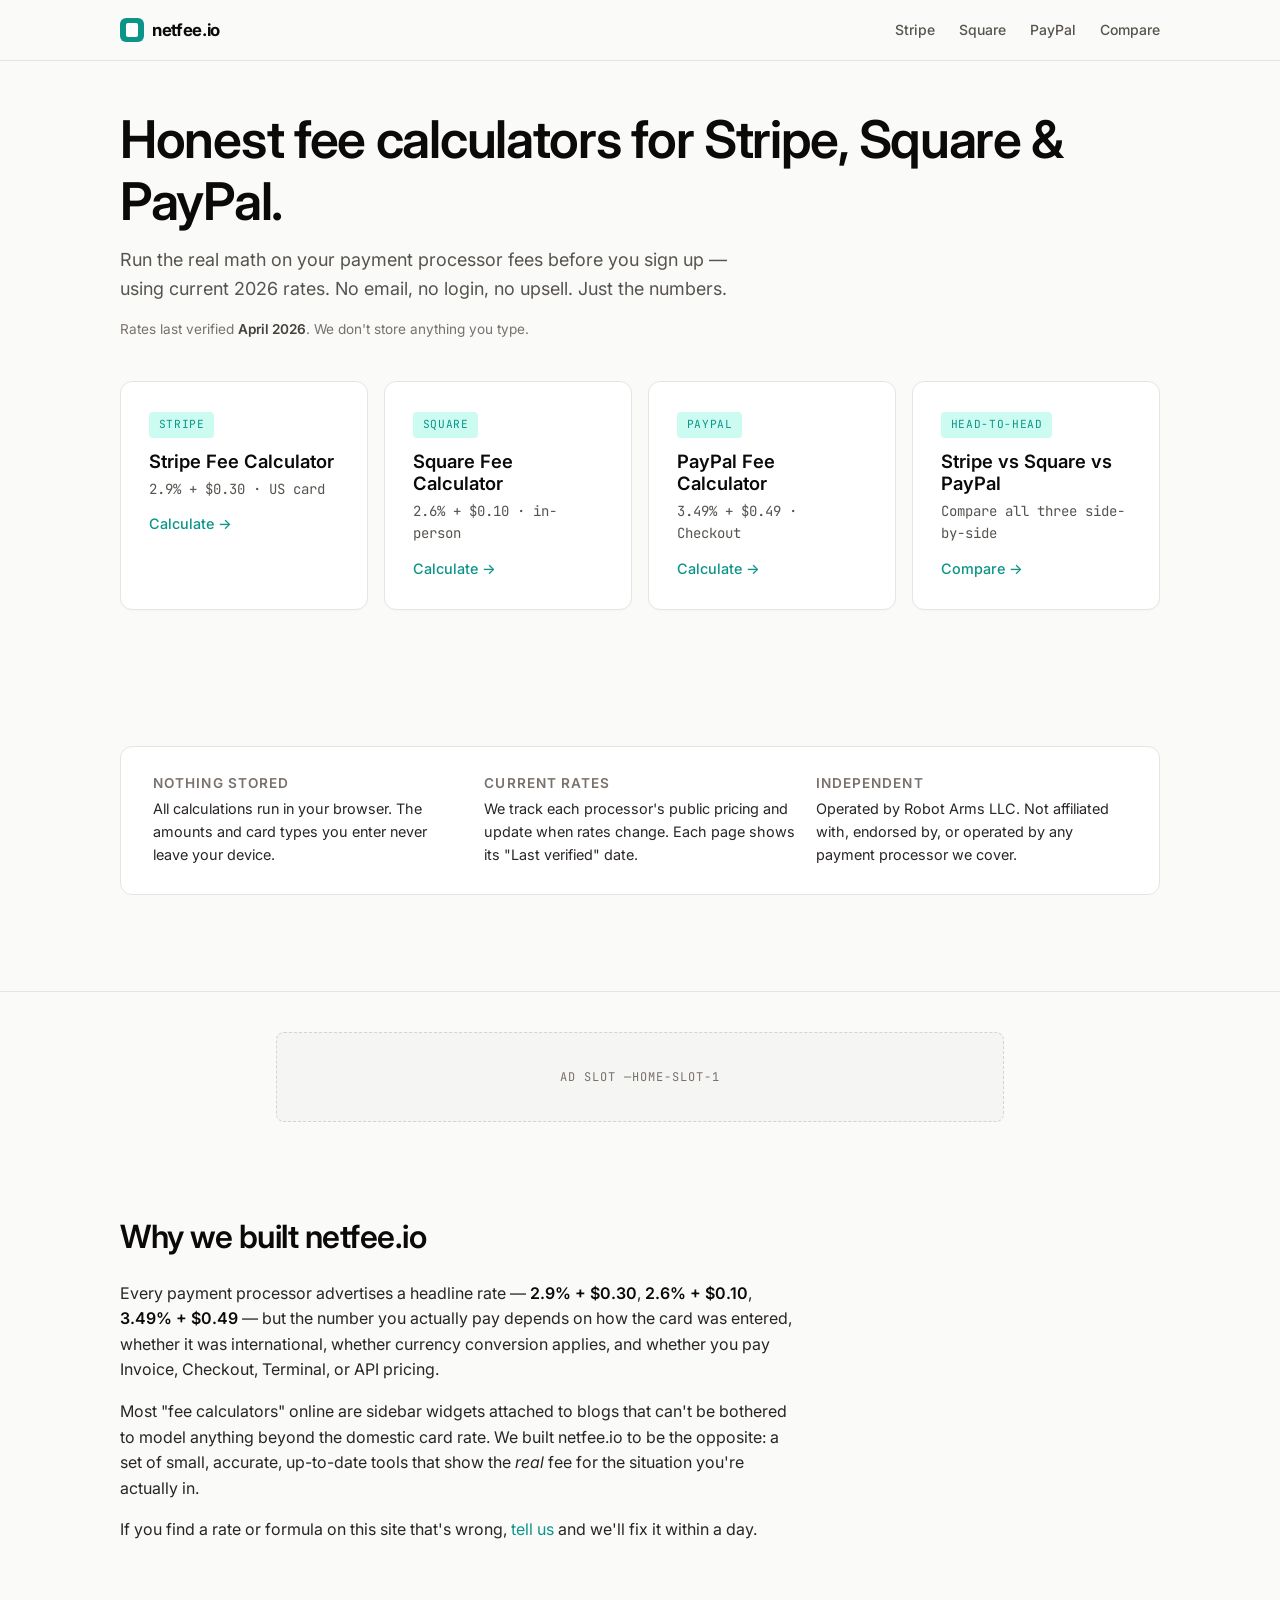
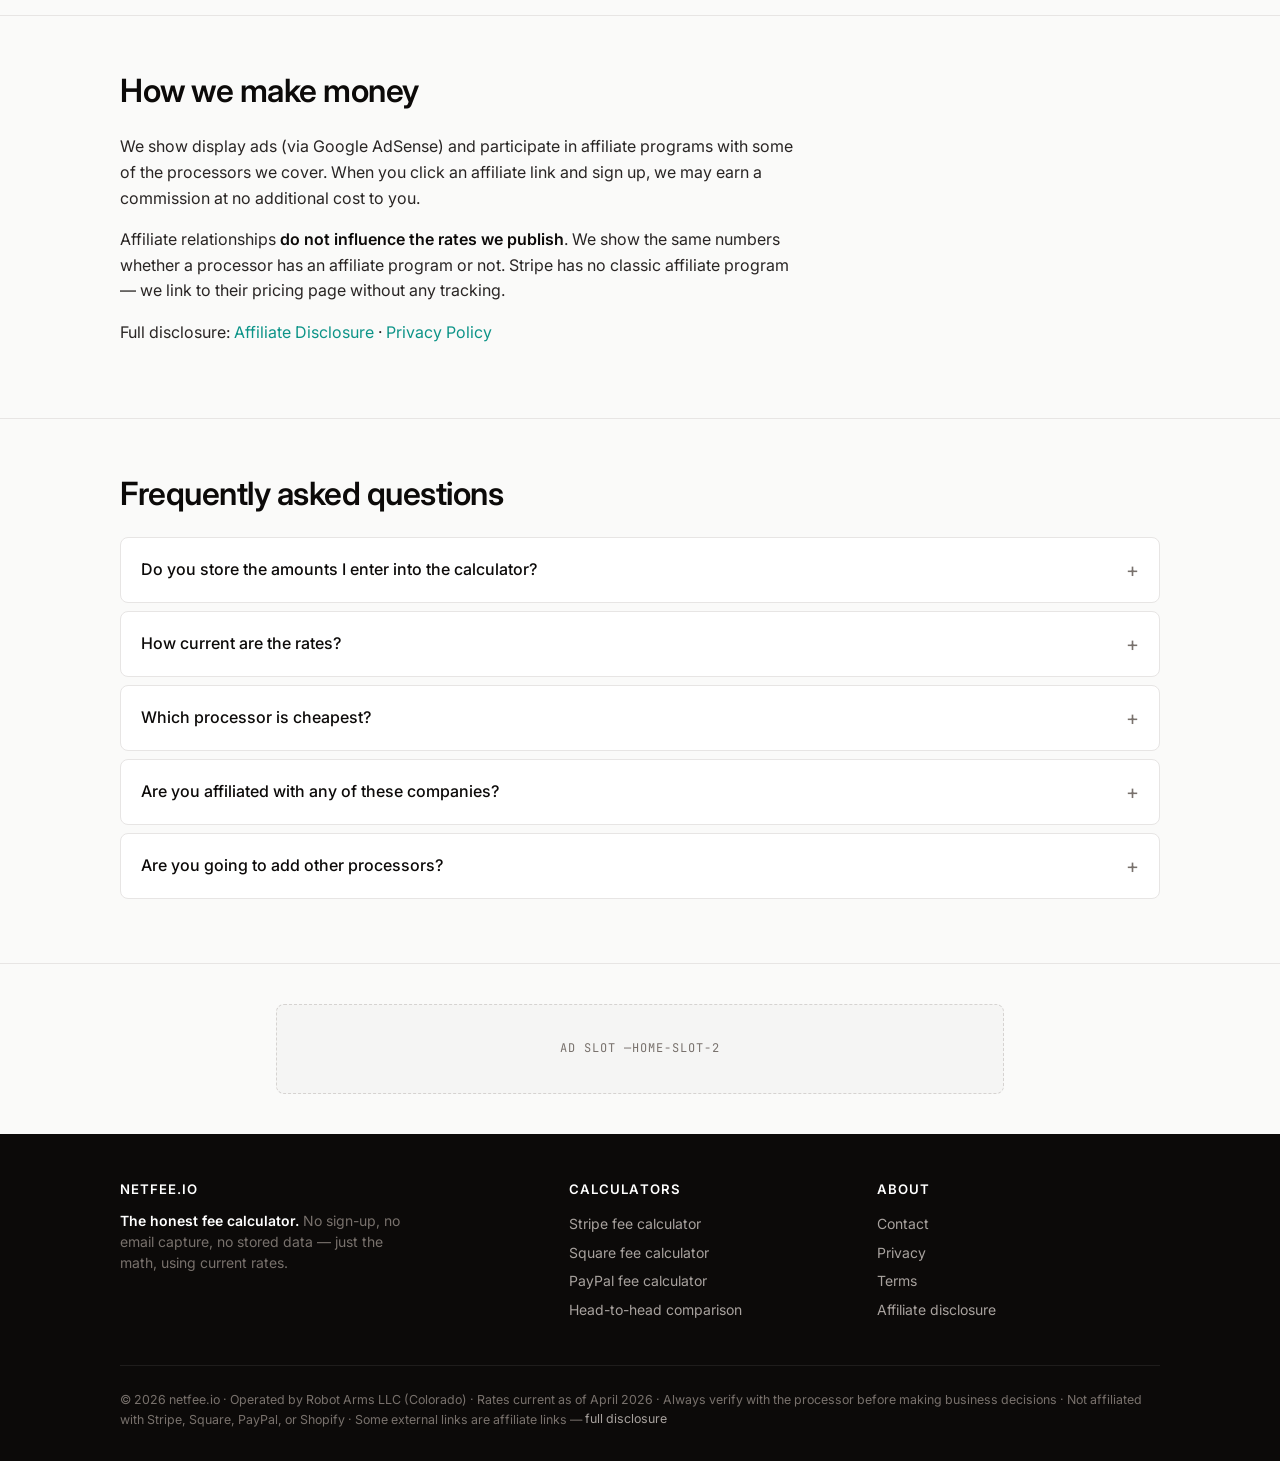
==== index.html @ 315b280d "Initial commit — netfee.io site Static HTML site with shared CSS design system. Includes:  - Homepag" ====
<!DOCTYPE html>
<html lang="en">
<head>
  <meta charset="UTF-8">
  <meta name="viewport" content="width=device-width, initial-scale=1.0">
  <title>netfee.io — Honest Fee Calculators for Stripe, Square & PayPal</title>
  <meta name="description" content="Free, independent calculators for Stripe, Square, PayPal and Shopify payment processor fees. Current 2026 rates. No sign-up. Nothing stored.">
  <link rel="canonical" href="https://netfee.io/">

  <meta property="og:title" content="netfee.io — Honest Fee Calculators">
  <meta property="og:description" content="Free, independent calculators for Stripe, Square, PayPal fees. Current 2026 rates. No sign-up.">
  <meta property="og:url" content="https://netfee.io/">
  <meta property="og:type" content="website">
  <meta property="og:site_name" content="netfee.io">

  <meta name="twitter:card" content="summary_large_image">
  <meta name="twitter:title" content="netfee.io — Honest Fee Calculators">
  <meta name="twitter:description" content="Free, independent calculators for Stripe, Square, PayPal fees.">

  <script type="application/ld+json">
  {
    "@context": "https://schema.org",
    "@type": "WebSite",
    "name": "netfee.io",
    "url": "https://netfee.io/",
    "description": "Independent payment processor fee calculators for Stripe, Square, PayPal and Shopify.",
    "publisher": { "@type": "Organization", "name": "Robot Arms LLC" }
  }
  </script>

  <!-- ─────────────────────────────────────────────
       Google AdSense loader — paste publisher ID after approval
       ─────────────────────────────────────────────
  <script async src="https://pagead2.googlesyndication.com/pagead/js/adsbygoogle.js?client=ca-pub-XXXXXXXXXXXXXXXX" crossorigin="anonymous"></script>
  -->

  <link rel="preconnect" href="https://fonts.googleapis.com">
  <link rel="preconnect" href="https://fonts.gstatic.com" crossorigin>
  <link href="https://fonts.googleapis.com/css2?family=Inter:wght@400;500;600;700&family=JetBrains+Mono:wght@400;500&display=swap" rel="stylesheet">
  <link rel="stylesheet" href="/styles.css">
</head>
<body>

  <nav>
    <div class="container">
      <a href="/" class="nav-logo">
        <span class="nav-logo-mark" aria-hidden="true"></span>
        <span>netfee.io</span>
      </a>
      <div class="nav-links">
        <a href="/stripe-fee-calculator">Stripe</a>
        <a href="/square-fee-calculator">Square</a>
        <a href="/paypal-fee-calculator">PayPal</a>
        <a href="/compare">Compare</a>
      </div>
    </div>
  </nav>

  <main>
    <section class="hero">
      <div class="container">
        <h1>Honest fee calculators for Stripe, Square &amp; PayPal.</h1>
        <p class="lede">Run the real math on your payment processor fees before you sign up — using current 2026 rates. No email, no login, no upsell. Just the numbers.</p>
        <p class="trust">Rates last verified <strong>April 2026</strong>. We don't store anything you type.</p>

        <div class="home-grid">
          <a href="/stripe-fee-calculator" class="home-card">
            <div class="tag">Stripe</div>
            <h3>Stripe Fee Calculator</h3>
            <div class="rate-line">2.9% + $0.30 · US card</div>
            <div class="arrow">Calculate →</div>
          </a>
          <a href="/square-fee-calculator" class="home-card">
            <div class="tag">Square</div>
            <h3>Square Fee Calculator</h3>
            <div class="rate-line">2.6% + $0.10 · in-person</div>
            <div class="arrow">Calculate →</div>
          </a>
          <a href="/paypal-fee-calculator" class="home-card">
            <div class="tag">PayPal</div>
            <h3>PayPal Fee Calculator</h3>
            <div class="rate-line">3.49% + $0.49 · Checkout</div>
            <div class="arrow">Calculate →</div>
          </a>
          <a href="/compare" class="home-card">
            <div class="tag">Head-to-head</div>
            <h3>Stripe vs Square vs PayPal</h3>
            <div class="rate-line">Compare all three side-by-side</div>
            <div class="arrow">Compare →</div>
          </a>
        </div>
      </div>
    </section>

    <section class="content">
      <div class="container">
        <div class="trust-band">
          <div class="item">
            <h4>Nothing stored</h4>
            <p>All calculations run in your browser. The amounts and card types you enter never leave your device.</p>
          </div>
          <div class="item">
            <h4>Current rates</h4>
            <p>We track each processor's public pricing and update when rates change. Each page shows its "Last verified" date.</p>
          </div>
          <div class="item">
            <h4>Independent</h4>
            <p>Operated by Robot Arms LLC. Not affiliated with, endorsed by, or operated by any payment processor we cover.</p>
          </div>
        </div>
      </div>
    </section>

    <!-- Ad slot: below hero cards -->
    <div class="container">
      <div class="ad-slot" data-slot="home-slot-1" aria-hidden="true">
        <!-- AdSense in-article unit — paste <ins> block after approval -->
      </div>
    </div>

    <section class="content">
      <div class="container">
        <h2>Why we built netfee.io</h2>
        <div class="prose">
          <p>Every payment processor advertises a headline rate — <strong>2.9% + $0.30</strong>, <strong>2.6% + $0.10</strong>, <strong>3.49% + $0.49</strong> — but the number you actually pay depends on how the card was entered, whether it was international, whether currency conversion applies, and whether you pay Invoice, Checkout, Terminal, or API pricing.</p>
          <p>Most "fee calculators" online are sidebar widgets attached to blogs that can't be bothered to model anything beyond the domestic card rate. We built netfee.io to be the opposite: a set of small, accurate, up-to-date tools that show the <em>real</em> fee for the situation you're actually in.</p>
          <p>If you find a rate or formula on this site that's wrong, <a href="/contact">tell us</a> and we'll fix it within a day.</p>
        </div>
      </div>
    </section>

    <section class="content">
      <div class="container">
        <h2>How we make money</h2>
        <div class="prose">
          <p>We show display ads (via Google AdSense) and participate in affiliate programs with some of the processors we cover. When you click an affiliate link and sign up, we may earn a commission at no additional cost to you.</p>
          <p>Affiliate relationships <strong>do not influence the rates we publish</strong>. We show the same numbers whether a processor has an affiliate program or not. Stripe has no classic affiliate program — we link to their pricing page without any tracking.</p>
          <p>Full disclosure: <a href="/terms#affiliate-disclosure">Affiliate Disclosure</a> · <a href="/privacy">Privacy Policy</a></p>
        </div>
      </div>
    </section>

    <section class="content">
      <div class="container">
        <h2>Frequently asked questions</h2>

        <details class="faq">
          <summary>Do you store the amounts I enter into the calculator?</summary>
          <div class="answer">
            No. The calculators run entirely in your browser (JavaScript only). Nothing you type is sent to our servers. Close the tab and it's gone. See our <a href="/privacy">privacy policy</a>.
          </div>
        </details>

        <details class="faq">
          <summary>How current are the rates?</summary>
          <div class="answer">
            Each calculator page shows a "Last verified" date in its footer or rates table. We monitor processor pricing pages and update when they change, usually within a few days. Payment processor rates are published by the processors themselves — always verify on their site before making a business decision.
          </div>
        </details>

        <details class="faq">
          <summary>Which processor is cheapest?</summary>
          <div class="answer">
            There's no universal answer — it depends on your transaction size, whether you process in person or online, whether cards are international, and which add-ons you use. Try our <a href="/compare">head-to-head comparison</a>, which runs the same amount through all three processors side-by-side.
          </div>
        </details>

        <details class="faq">
          <summary>Are you affiliated with any of these companies?</summary>
          <div class="answer">
            No. netfee.io is operated by Robot Arms LLC and is independent of every processor we cover. We participate in some affiliate programs (Shopify, Square via Impact, PayPal via Impact). Stripe has no classic affiliate program and we link to their pricing page without tracking. Full details in our <a href="/terms#affiliate-disclosure">affiliate disclosure</a>.
          </div>
        </details>

        <details class="faq">
          <summary>Are you going to add other processors?</summary>
          <div class="answer">
            Yes. Shopify Payments is next (fast-follow). After that, the most-requested additions tend to be Braintree, Adyen, and Authorize.net. If you want to see a specific processor added, <a href="/contact">let us know</a>.
          </div>
        </details>
      </div>
    </section>

    <!-- Ad slot: pre-footer -->
    <div class="container">
      <div class="ad-slot" data-slot="home-slot-2" aria-hidden="true">
        <!-- AdSense in-article unit — paste <ins> block after approval -->
      </div>
    </div>
  </main>

  <footer>
    <div class="container">
      <div>
        <h4>netfee.io</h4>
        <p class="brand-line"><strong>The honest fee calculator.</strong> No sign-up, no email capture, no stored data — just the math, using current rates.</p>
      </div>
      <div>
        <h4>Calculators</h4>
        <a href="/stripe-fee-calculator">Stripe fee calculator</a>
        <a href="/square-fee-calculator">Square fee calculator</a>
        <a href="/paypal-fee-calculator">PayPal fee calculator</a>
        <a href="/compare">Head-to-head comparison</a>
      </div>
      <div>
        <h4>About</h4>
        <a href="/contact">Contact</a>
        <a href="/privacy">Privacy</a>
        <a href="/terms">Terms</a>
        <a href="/terms#affiliate-disclosure">Affiliate disclosure</a>
      </div>
      <div class="legal">
        © 2026 netfee.io · Operated by Robot Arms LLC (Colorado) · Rates current as of April 2026 · Always verify with the processor before making business decisions · Not affiliated with Stripe, Square, PayPal, or Shopify · Some external links are affiliate links — <a href="/terms#affiliate-disclosure">full disclosure</a>
      </div>
    </div>
  </footer>

</body>
</html>
---- styles.css ----
/* ───────────────────────────────────────────
   netfee.io — Shared Design System
   Used by all pages. Edit once, updates everywhere.
   ─────────────────────────────────────────── */

*, *::before, *::after { box-sizing: border-box; margin: 0; padding: 0; }

:root {
  --white: #ffffff;
  --paper: #fafaf9;
  --gray-50: #f5f5f4;
  --gray-100: #e7e5e4;
  --gray-200: #d6d3d1;
  --gray-300: #a8a29e;
  --gray-400: #78716c;
  --gray-500: #57534e;
  --gray-600: #44403c;
  --gray-700: #292524;
  --gray-900: #0c0a09;
  --accent: #0d9488;
  --accent-hover: #0f766e;
  --accent-light: #ccfbf1;
  --warn: #b45309;
  --danger: #b91c1c;
  --success: #15803d;

  --font-sans: 'Inter', -apple-system, BlinkMacSystemFont, sans-serif;
  --font-mono: 'JetBrains Mono', 'SF Mono', 'Fira Code', monospace;

  --radius: 8px;
  --radius-sm: 4px;
  --radius-lg: 12px;
}

html { scroll-behavior: smooth; font-size: 16px; }
body {
  font-family: var(--font-sans);
  color: var(--gray-700);
  background: var(--paper);
  line-height: 1.6;
  -webkit-font-smoothing: antialiased;
}

h1, h2, h3, h4 { color: var(--gray-900); line-height: 1.2; font-weight: 600; }
h1 { font-size: clamp(2rem, 4.5vw, 3.25rem); letter-spacing: -0.025em; }
h2 { font-size: clamp(1.5rem, 3vw, 2rem); letter-spacing: -0.015em; margin-bottom: 1rem; scroll-margin-top: 80px; }
h3 { font-size: 1.15rem; margin-bottom: 0.75rem; }
p { margin-bottom: 1rem; max-width: 68ch; }
a { color: var(--accent); text-decoration: none; }
a:hover { color: var(--accent-hover); text-decoration: underline; }
strong { color: var(--gray-900); font-weight: 600; }
code, .mono { font-family: var(--font-mono); font-size: 0.9em; background: var(--gray-50); padding: 0.1em 0.35em; border-radius: var(--radius-sm); }

ul { padding-left: 1.25rem; margin-bottom: 1rem; }
li { margin-bottom: 0.4rem; }

.container { max-width: 1080px; margin: 0 auto; padding: 0 1.25rem; }
.container-narrow { max-width: 820px; margin: 0 auto; padding: 0 1.25rem; }

/* ── Nav ── */
nav {
  position: sticky; top: 0; z-index: 50;
  background: rgba(250, 250, 249, 0.85);
  backdrop-filter: blur(14px);
  -webkit-backdrop-filter: blur(14px);
  border-bottom: 1px solid var(--gray-100);
}
nav .container {
  display: flex; align-items: center; justify-content: space-between;
  height: 60px;
}
.nav-logo {
  display: flex; align-items: center; gap: 0.5rem;
  font-weight: 700; color: var(--gray-900);
  font-size: 1.05rem; letter-spacing: -0.02em;
}
.nav-logo-mark {
  width: 24px; height: 24px;
  background: var(--accent);
  border-radius: 6px;
  position: relative;
}
.nav-logo-mark::after {
  content: ''; position: absolute; inset: 5px 6px;
  background: var(--white);
  border-radius: 2px;
}
.nav-links { display: flex; gap: 1.5rem; align-items: center; }
.nav-links a {
  color: var(--gray-500); font-size: 0.875rem; font-weight: 500;
  transition: color 0.15s;
}
.nav-links a:hover { color: var(--gray-900); text-decoration: none; }
.nav-links a.active { color: var(--gray-900); }

@media (max-width: 640px) {
  .nav-links { gap: 1rem; }
  .nav-links a { font-size: 0.8rem; }
}

/* ── Hero ── */
.hero { padding: 3rem 0 2.5rem; }
.hero h1 { margin-bottom: 0.75rem; }
.hero .lede { font-size: 1.125rem; color: var(--gray-500); max-width: 58ch; }
.hero .trust { font-size: 0.85rem; color: var(--gray-400); margin-top: 0.5rem; }
.hero .trust strong { color: var(--gray-600); }

/* ── Calculator ── */
.calc-wrap { display: grid; grid-template-columns: 1fr; gap: 1.5rem; margin-top: 2rem; }
@media (min-width: 860px) {
  .calc-wrap { grid-template-columns: 1fr 1fr; }
}

.calc-card, .quick-card {
  background: var(--white);
  border: 1px solid var(--gray-100);
  border-radius: var(--radius-lg);
  padding: 1.75rem;
  box-shadow: 0 1px 2px rgba(0,0,0,0.03), 0 8px 24px rgba(0,0,0,0.04);
}
.calc-title {
  font-size: 0.75rem; font-weight: 600;
  text-transform: uppercase; letter-spacing: 0.08em;
  color: var(--gray-400);
  margin-bottom: 1rem;
}

.input-group { margin-bottom: 1.25rem; }
.input-group label {
  display: block;
  font-size: 0.825rem; font-weight: 500;
  color: var(--gray-600);
  margin-bottom: 0.4rem;
}
.input-wrap { position: relative; }
.input-wrap .prefix {
  position: absolute; left: 0.9rem; top: 50%;
  transform: translateY(-50%);
  color: var(--gray-400); font-weight: 500;
  pointer-events: none;
}
input[type=number], select, input[type=text], input[type=email] {
  width: 100%;
  padding: 0.75rem 0.9rem;
  font: inherit;
  font-size: 1rem;
  background: var(--paper);
  color: var(--gray-900);
  border: 1px solid var(--gray-200);
  border-radius: var(--radius);
  transition: border-color 0.15s, box-shadow 0.15s;
}
input[type=number] { padding-left: 2rem; font-variant-numeric: tabular-nums; }
input[type=number]:focus, select:focus, input[type=text]:focus, input[type=email]:focus {
  outline: none;
  border-color: var(--accent);
  box-shadow: 0 0 0 3px var(--accent-light);
}
select {
  appearance: none;
  background-image: url("data:image/svg+xml;utf8,<svg xmlns='http://www.w3.org/2000/svg' width='12' height='12' viewBox='0 0 24 24' fill='none' stroke='%2378716c' stroke-width='2.5' stroke-linecap='round' stroke-linejoin='round'><polyline points='6 9 12 15 18 9'/></svg>");
  background-repeat: no-repeat;
  background-position: right 0.9rem center;
  padding-right: 2.5rem;
}

/* ── Results ── */
.results {
  background: var(--gray-50);
  border-radius: var(--radius);
  padding: 1.25rem;
  margin-top: 1rem;
}
.result-row {
  display: flex; justify-content: space-between; align-items: baseline;
  padding: 0.35rem 0;
  font-size: 0.95rem;
}
.result-row span { color: var(--gray-500); }
.result-row strong { color: var(--gray-900); font-variant-numeric: tabular-nums; }
.result-row.total {
  border-top: 1px solid var(--gray-200);
  margin-top: 0.5rem;
  padding-top: 0.85rem;
  font-size: 1.05rem;
}
.result-row.total strong { color: var(--accent); font-weight: 700; font-size: 1.35rem; }
.rate-note {
  margin-top: 1rem;
  font-size: 0.775rem;
  color: var(--gray-400);
  font-family: var(--font-mono);
}

/* ── Quick Reference Table ── */
.quick-table { width: 100%; border-collapse: collapse; font-size: 0.9rem; }
.quick-table th {
  text-align: left;
  padding: 0.5rem 0.75rem;
  font-size: 0.7rem; text-transform: uppercase; letter-spacing: 0.08em;
  color: var(--gray-400); font-weight: 600;
  border-bottom: 1px solid var(--gray-100);
}
.quick-table td {
  padding: 0.6rem 0.75rem;
  border-bottom: 1px solid var(--gray-50);
  font-variant-numeric: tabular-nums;
}
.quick-table tbody tr:last-child td { border-bottom: none; }
.quick-table td.net { color: var(--accent); font-weight: 600; }

/* ── Content Sections ── */
section.content { padding: 3.5rem 0; }
section.content:not(:last-child) { border-bottom: 1px solid var(--gray-100); }
section.content h2 { margin-bottom: 1.5rem; }
section.content .prose { max-width: 68ch; }
section.content ul { margin: 1rem 0 1rem 1.25rem; }
section.content li { margin-bottom: 0.5rem; }

/* ── Rates Table ── */
.rates-table {
  width: 100%;
  border-collapse: collapse;
  background: var(--white);
  border: 1px solid var(--gray-100);
  border-radius: var(--radius-lg);
  overflow: hidden;
  margin: 1.5rem 0;
  font-size: 0.925rem;
}
.rates-table th {
  background: var(--gray-50);
  text-align: left;
  padding: 0.75rem 1rem;
  font-size: 0.75rem; text-transform: uppercase; letter-spacing: 0.08em;
  color: var(--gray-500); font-weight: 600;
}
.rates-table td {
  padding: 0.75rem 1rem;
  border-top: 1px solid var(--gray-50);
  font-variant-numeric: tabular-nums;
  vertical-align: top;
}
.rates-table tr:hover td { background: var(--gray-50); }
.rates-table .rate { font-family: var(--font-mono); font-size: 0.875rem; }
.rates-table td.winner { background: #ecfdf5; color: var(--success); font-weight: 600; }
.rates-table td.winner .rate { color: var(--success); }

/* ── Callout ── */
.callout {
  background: #fffbeb;
  border-left: 3px solid var(--warn);
  padding: 1rem 1.25rem;
  border-radius: var(--radius);
  margin: 1.25rem 0;
  font-size: 0.925rem;
}
.callout strong { color: var(--warn); }
.callout.info { background: #eff6ff; border-left-color: #1d4ed8; }
.callout.info strong { color: #1d4ed8; }

/* ── Comparison Grid ── */
.compare-grid {
  display: grid; gap: 1rem;
  grid-template-columns: repeat(auto-fit, minmax(220px, 1fr));
  margin-top: 1.5rem;
}
.compare-card {
  background: var(--white);
  border: 1px solid var(--gray-100);
  border-radius: var(--radius-lg);
  padding: 1.25rem;
  transition: border-color 0.15s, transform 0.15s;
  display: block;
}
.compare-card:hover {
  border-color: var(--accent);
  transform: translateY(-2px);
  text-decoration: none;
}
.compare-card h3 { margin-bottom: 0.25rem; }
.compare-card .rate-line { font-family: var(--font-mono); font-size: 0.85rem; color: var(--gray-500); margin-bottom: 0.5rem; }
.compare-card span.link { font-size: 0.875rem; font-weight: 500; color: var(--accent); }
.compare-card.soon { opacity: 0.6; pointer-events: none; }
.compare-card.soon span.link { color: var(--gray-400); }
.compare-card.current { border-color: var(--accent); background: linear-gradient(180deg, var(--accent-light), var(--white) 40%); }

/* ── Ad Slots ── */
.ad-slot {
  max-width: 728px;
  margin: 2.5rem auto;
  min-height: 90px;
  display: flex; align-items: center; justify-content: center;
  background: var(--gray-50);
  border: 1px dashed var(--gray-200);
  border-radius: var(--radius);
  color: var(--gray-400);
  font-family: var(--font-mono);
  font-size: 0.75rem;
  text-transform: uppercase;
  letter-spacing: 0.08em;
  padding: 1rem;
}
.ad-slot::before { content: 'Ad slot — '; }
.ad-slot[data-slot]::after { content: attr(data-slot); }

/* ── Affiliate CTA block ── */
.cta-block {
  background: linear-gradient(135deg, var(--accent-light), var(--white));
  border: 1px solid var(--accent-light);
  border-radius: 14px;
  padding: 2rem 1.75rem;
  margin: 2rem 0;
  text-align: center;
}
.cta-block h3 { color: var(--gray-900); margin-bottom: 0.5rem; font-size: 1.25rem; }
.cta-block .cta-lede { color: var(--gray-600); margin: 0 auto 1.5rem; max-width: 52ch; font-size: 0.95rem; }
.cta-buttons {
  display: flex; flex-wrap: wrap; justify-content: center;
  gap: 0.6rem;
}
.cta-btn {
  display: inline-block;
  padding: 0.65rem 1.4rem;
  background: var(--accent);
  color: var(--white) !important;
  border-radius: var(--radius);
  font-size: 0.9rem;
  font-weight: 500;
  transition: background 0.15s, transform 0.1s;
}
.cta-btn:hover { background: var(--accent-hover); text-decoration: none; transform: translateY(-1px); }
.cta-btn.secondary {
  background: var(--white); color: var(--gray-700) !important;
  border: 1px solid var(--gray-200);
}
.cta-btn.secondary:hover { background: var(--gray-50); color: var(--gray-900) !important; border-color: var(--gray-300); }
.cta-disclosure {
  font-size: 0.75rem; color: var(--gray-400);
  margin-top: 1rem;
  font-family: var(--font-mono);
}

/* ── FAQ ── */
details.faq {
  background: var(--white);
  border: 1px solid var(--gray-100);
  border-radius: var(--radius);
  margin-bottom: 0.5rem;
  overflow: hidden;
}
details.faq summary {
  padding: 1rem 1.25rem;
  font-weight: 500;
  cursor: pointer;
  color: var(--gray-900);
  list-style: none;
  display: flex; justify-content: space-between; align-items: center;
  gap: 1rem;
}
details.faq summary::-webkit-details-marker { display: none; }
details.faq summary::after {
  content: '+';
  color: var(--gray-400);
  font-size: 1.25rem; font-weight: 400;
  transition: transform 0.15s;
}
details.faq[open] summary::after { content: '−'; }
details.faq .answer {
  padding: 0 1.25rem 1.25rem;
  color: var(--gray-500);
  font-size: 0.95rem;
}

/* ── Page body (for simple legal/utility pages) ── */
.page-body { padding: 3rem 0 4rem; }
.meta {
  font-family: var(--font-mono);
  font-size: 0.8rem;
  color: var(--gray-400);
  margin-bottom: 2.5rem;
  text-transform: uppercase;
  letter-spacing: 0.06em;
}

/* ── Contact card ── */
.contact-card {
  background: var(--white);
  border: 1px solid var(--gray-100);
  border-radius: var(--radius-lg);
  padding: 2rem;
  margin: 2rem 0;
  box-shadow: 0 1px 2px rgba(0,0,0,0.03), 0 8px 24px rgba(0,0,0,0.04);
}
.contact-card .email {
  font-family: var(--font-mono);
  font-size: 1.15rem;
  color: var(--accent);
  font-weight: 500;
}
.contact-list { list-style: none; padding: 0; margin: 1rem 0 0; }
.contact-list li { padding: 0.35rem 0; color: var(--gray-500); font-size: 0.95rem; }
.contact-list li strong { color: var(--gray-900); }

/* ── Comparison (3-column stacked) ── */
.compare-results {
  background: var(--white);
  border: 1px solid var(--gray-100);
  border-radius: var(--radius-lg);
  padding: 1.5rem;
  margin-top: 1rem;
}
.compare-row {
  display: grid; grid-template-columns: 1fr auto auto;
  gap: 1rem; align-items: baseline;
  padding: 0.75rem 0;
  border-bottom: 1px solid var(--gray-50);
}
.compare-row:last-child { border-bottom: none; }
.compare-row .processor { font-weight: 600; color: var(--gray-900); }
.compare-row .fee { color: var(--gray-500); font-variant-numeric: tabular-nums; }
.compare-row .net { color: var(--accent); font-weight: 700; font-size: 1.1rem; font-variant-numeric: tabular-nums; }
.compare-row.winner { background: #ecfdf5; padding-left: 0.75rem; padding-right: 0.75rem; border-radius: var(--radius); }
.compare-row.winner .processor::after { content: ' 🏆'; font-size: 0.75em; }

/* ── Footer ── */
footer {
  background: var(--gray-900);
  color: var(--gray-300);
  padding: 3rem 0 2rem;
  margin-top: 2rem;
  font-size: 0.875rem;
}
footer .container {
  display: grid; gap: 1.5rem;
  grid-template-columns: 1fr;
}
@media (min-width: 720px) {
  footer .container { grid-template-columns: 1.5fr 1fr 1fr; }
}
footer h4 {
  color: var(--white);
  font-size: 0.825rem;
  text-transform: uppercase;
  letter-spacing: 0.08em;
  margin-bottom: 0.75rem;
}
footer a { color: var(--gray-300); display: block; padding: 0.2rem 0; }
footer a:hover { color: var(--white); text-decoration: none; }
footer .brand-line {
  color: var(--gray-400);
  line-height: 1.5;
  max-width: 32ch;
}
footer .brand-line strong { color: var(--white); }
footer .legal {
  grid-column: 1 / -1;
  padding-top: 1.5rem;
  margin-top: 1rem;
  border-top: 1px solid rgba(255,255,255,0.08);
  color: var(--gray-400);
  font-size: 0.775rem;
}
footer .legal a { display: inline; color: var(--gray-300); }

/* ── Home: feature cards ── */
.home-grid {
  display: grid; gap: 1rem;
  grid-template-columns: repeat(auto-fit, minmax(240px, 1fr));
  margin-top: 2.5rem;
}
.home-card {
  background: var(--white);
  border: 1px solid var(--gray-100);
  border-radius: var(--radius-lg);
  padding: 1.75rem;
  transition: all 0.15s;
  display: block;
  box-shadow: 0 1px 2px rgba(0,0,0,0.02);
}
.home-card:hover {
  border-color: var(--accent);
  transform: translateY(-2px);
  box-shadow: 0 8px 24px rgba(0,0,0,0.06);
  text-decoration: none;
}
.home-card .tag {
  display: inline-block;
  font-family: var(--font-mono);
  font-size: 0.7rem;
  color: var(--accent);
  background: var(--accent-light);
  padding: 0.25rem 0.6rem;
  border-radius: var(--radius-sm);
  margin-bottom: 0.75rem;
  text-transform: uppercase;
  letter-spacing: 0.06em;
}
.home-card h3 { font-size: 1.15rem; margin-bottom: 0.35rem; color: var(--gray-900); }
.home-card .rate-line { font-family: var(--font-mono); font-size: 0.875rem; color: var(--gray-500); }
.home-card .arrow { color: var(--accent); font-size: 0.9rem; margin-top: 0.75rem; display: inline-block; font-weight: 500; }

/* ── Trust band (home) ── */
.trust-band {
  background: var(--white);
  border: 1px solid var(--gray-100);
  border-radius: var(--radius-lg);
  padding: 1.75rem 2rem;
  margin: 2.5rem 0;
  display: grid;
  gap: 1.25rem;
  grid-template-columns: repeat(auto-fit, minmax(220px, 1fr));
}
.trust-band .item h4 {
  font-size: 0.85rem; text-transform: uppercase; letter-spacing: 0.08em;
  color: var(--gray-400); margin-bottom: 0.35rem;
}
.trust-band .item p {
  font-size: 0.9rem; color: var(--gray-700); margin: 0; max-width: none;
}
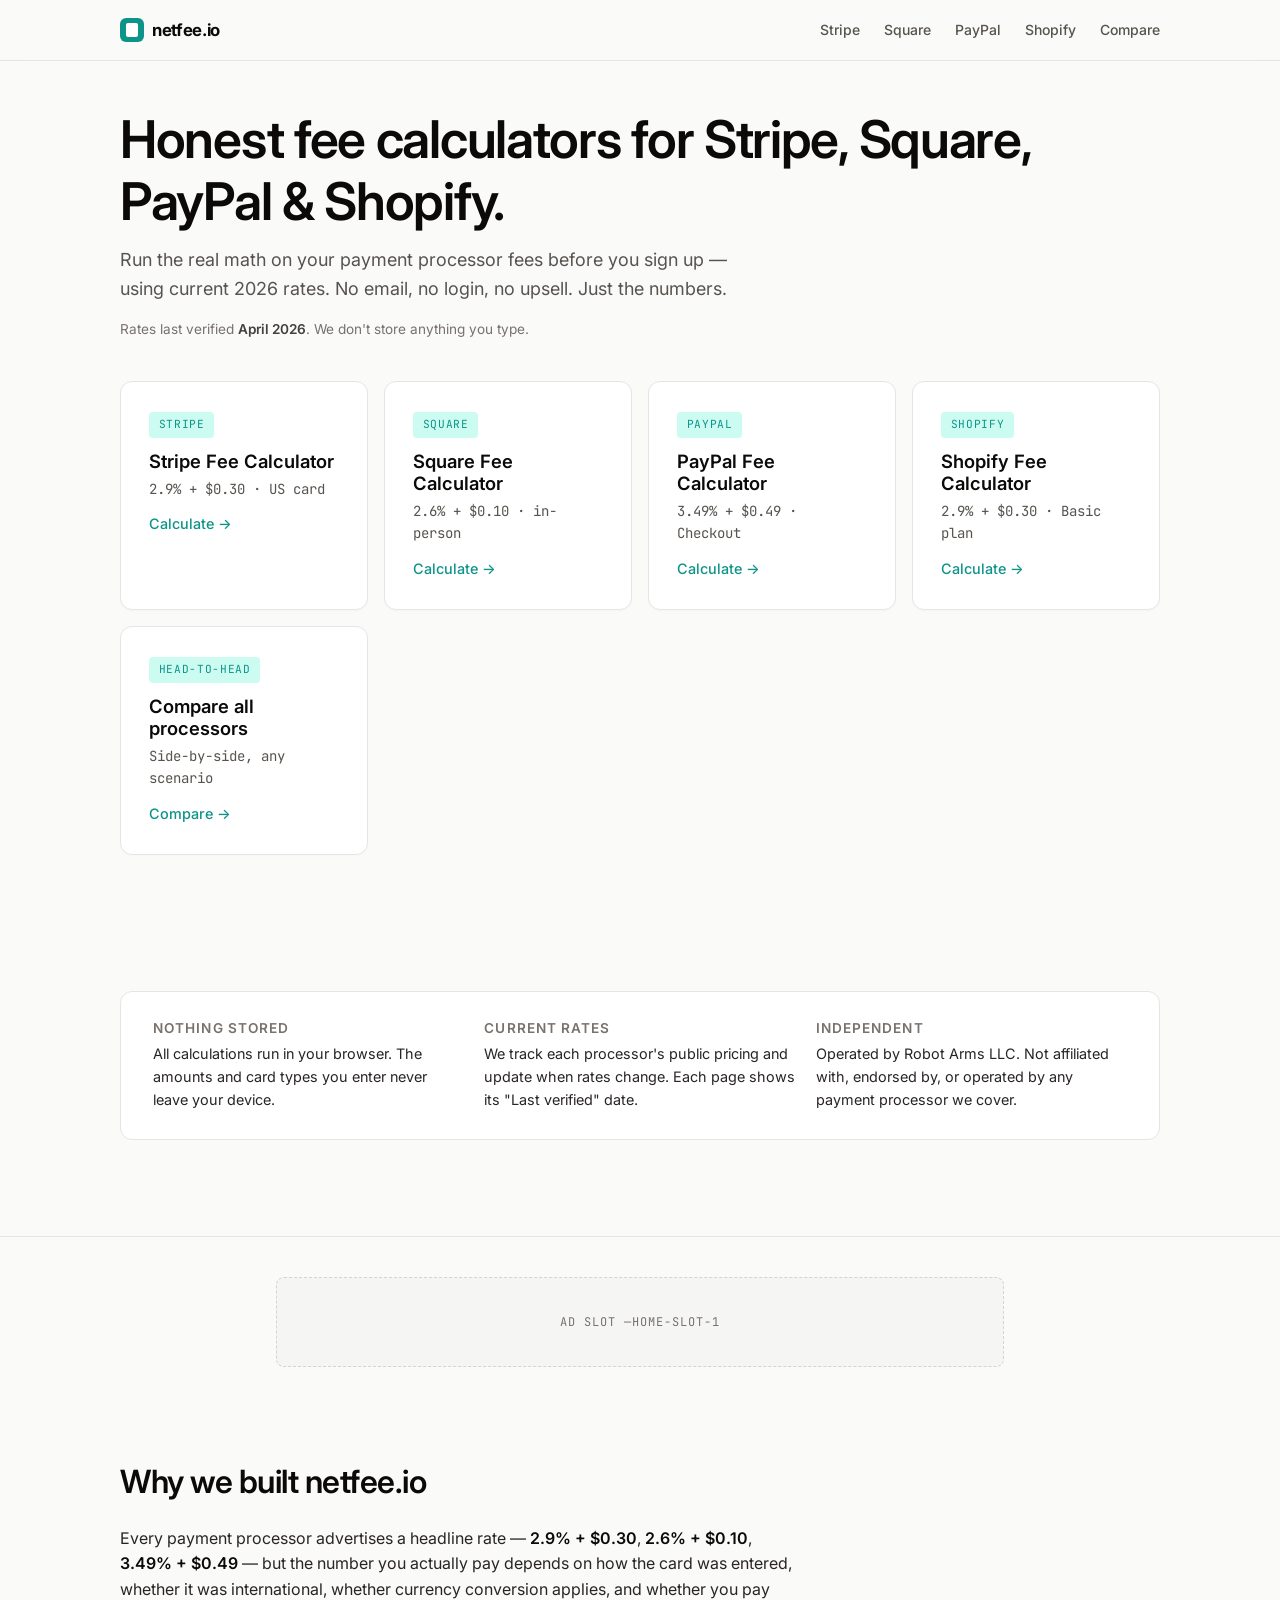
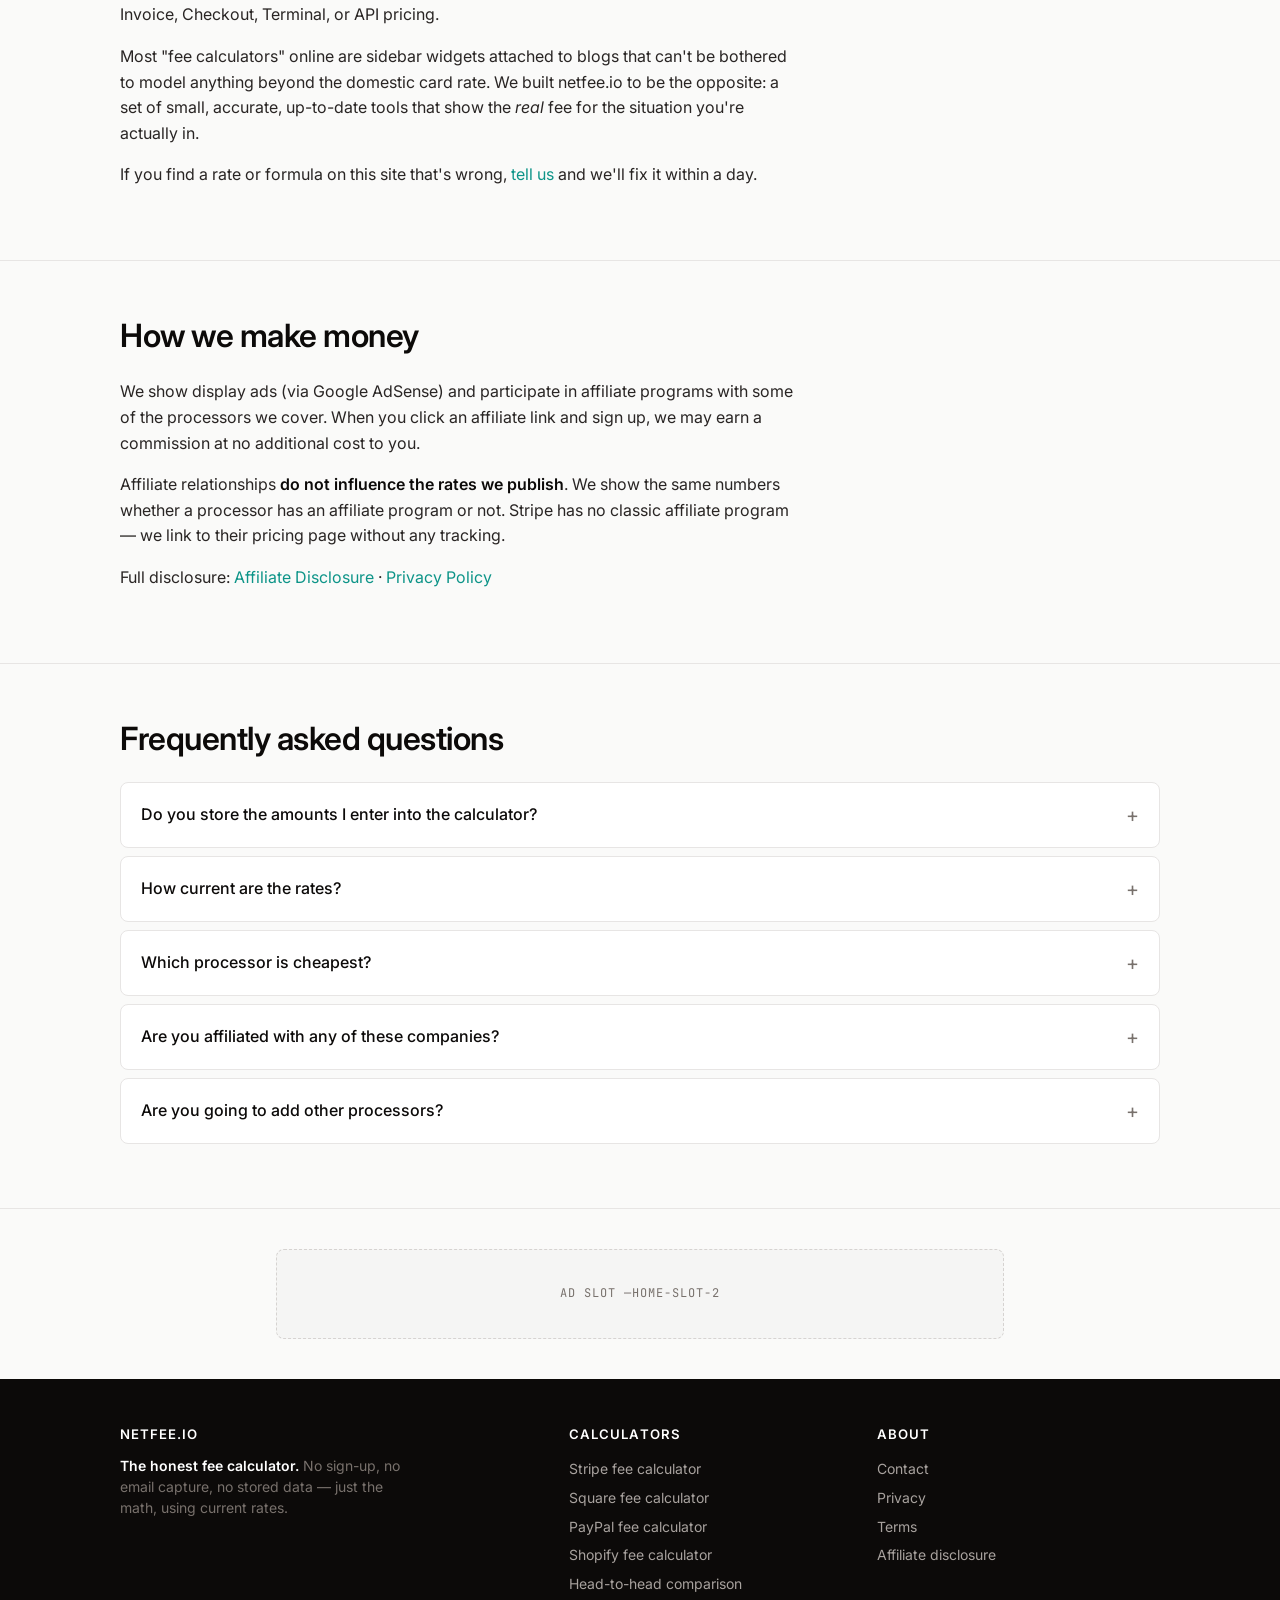
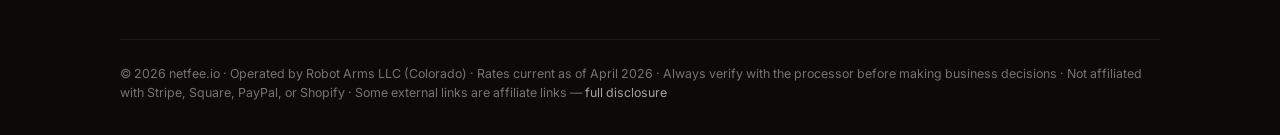
==== commit de74dc52: "Tier 2 — Shopify calculator + 3 guide articles + internal linking New pages: - /shopify-fee-calculat" ====
--- a/index.html
+++ b/index.html
@@ -7,11 +7,21 @@
   <meta name="description" content="Free, independent calculators for Stripe, Square, PayPal and Shopify payment processor fees. Current 2026 rates. No sign-up. Nothing stored.">
   <link rel="canonical" href="https://netfee.io/">
 
+  <link rel="icon" type="image/svg+xml" href="/logo.svg">
+  <link rel="apple-touch-icon" href="/apple-touch-icon.png">
+
+  <!-- Impact.com site verification -->
+  <meta name="impact-site-verification" value="346b3daa-77cb-4bf7-af2e-a69e21647c33">
+
   <meta property="og:title" content="netfee.io — Honest Fee Calculators">
   <meta property="og:description" content="Free, independent calculators for Stripe, Square, PayPal fees. Current 2026 rates. No sign-up.">
   <meta property="og:url" content="https://netfee.io/">
   <meta property="og:type" content="website">
   <meta property="og:site_name" content="netfee.io">
+  <meta property="og:image" content="https://netfee.io/og-image.png">
+  <meta property="og:image:width" content="1200">
+  <meta property="og:image:height" content="630">
+  <meta name="twitter:image" content="https://netfee.io/og-image.png">
 
   <meta name="twitter:card" content="summary_large_image">
   <meta name="twitter:title" content="netfee.io — Honest Fee Calculators">
@@ -28,11 +38,8 @@
   }
   </script>
 
-  <!-- ─────────────────────────────────────────────
-       Google AdSense loader — paste publisher ID after approval
-       ─────────────────────────────────────────────
-  <script async src="https://pagead2.googlesyndication.com/pagead/js/adsbygoogle.js?client=ca-pub-XXXXXXXXXXXXXXXX" crossorigin="anonymous"></script>
-  -->
+  <!-- Google AdSense (publisher: ca-pub-4144260522213667) -->
+  <script async src="https://pagead2.googlesyndication.com/pagead/js/adsbygoogle.js?client=ca-pub-4144260522213667" crossorigin="anonymous"></script>
 
   <link rel="preconnect" href="https://fonts.googleapis.com">
   <link rel="preconnect" href="https://fonts.gstatic.com" crossorigin>
@@ -51,6 +58,7 @@
         <a href="/stripe-fee-calculator">Stripe</a>
         <a href="/square-fee-calculator">Square</a>
         <a href="/paypal-fee-calculator">PayPal</a>
+        <a href="/shopify-fee-calculator">Shopify</a>
         <a href="/compare">Compare</a>
       </div>
     </div>
@@ -59,7 +67,7 @@
   <main>
     <section class="hero">
       <div class="container">
-        <h1>Honest fee calculators for Stripe, Square &amp; PayPal.</h1>
+        <h1>Honest fee calculators for Stripe, Square, PayPal &amp; Shopify.</h1>
         <p class="lede">Run the real math on your payment processor fees before you sign up — using current 2026 rates. No email, no login, no upsell. Just the numbers.</p>
         <p class="trust">Rates last verified <strong>April 2026</strong>. We don't store anything you type.</p>
 
@@ -82,10 +90,16 @@
             <div class="rate-line">3.49% + $0.49 · Checkout</div>
             <div class="arrow">Calculate →</div>
           </a>
+          <a href="/shopify-fee-calculator" class="home-card">
+            <div class="tag">Shopify</div>
+            <h3>Shopify Fee Calculator</h3>
+            <div class="rate-line">2.9% + $0.30 · Basic plan</div>
+            <div class="arrow">Calculate →</div>
+          </a>
           <a href="/compare" class="home-card">
             <div class="tag">Head-to-head</div>
-            <h3>Stripe vs Square vs PayPal</h3>
-            <div class="rate-line">Compare all three side-by-side</div>
+            <h3>Compare all processors</h3>
+            <div class="rate-line">Side-by-side, any scenario</div>
             <div class="arrow">Compare →</div>
           </a>
         </div>
@@ -200,6 +214,7 @@
         <a href="/stripe-fee-calculator">Stripe fee calculator</a>
         <a href="/square-fee-calculator">Square fee calculator</a>
         <a href="/paypal-fee-calculator">PayPal fee calculator</a>
+        <a href="/shopify-fee-calculator">Shopify fee calculator</a>
         <a href="/compare">Head-to-head comparison</a>
       </div>
       <div>
